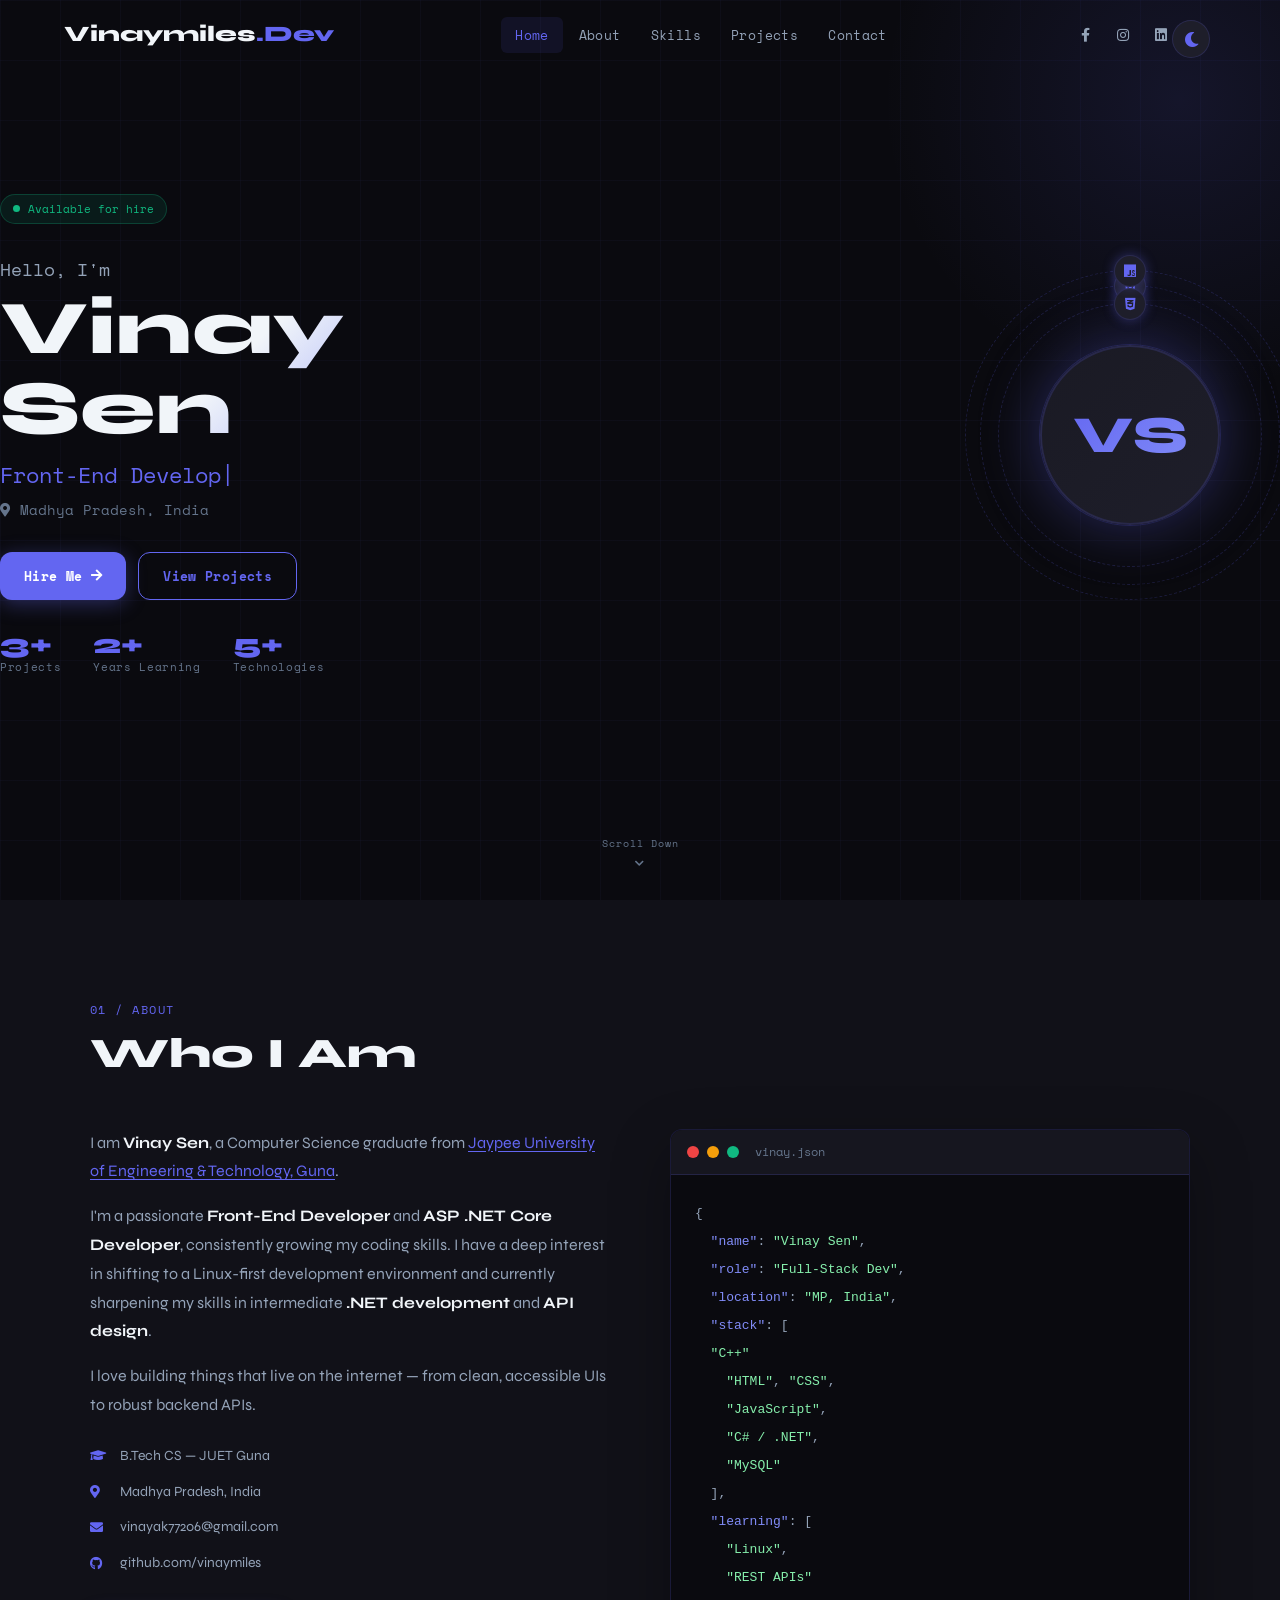
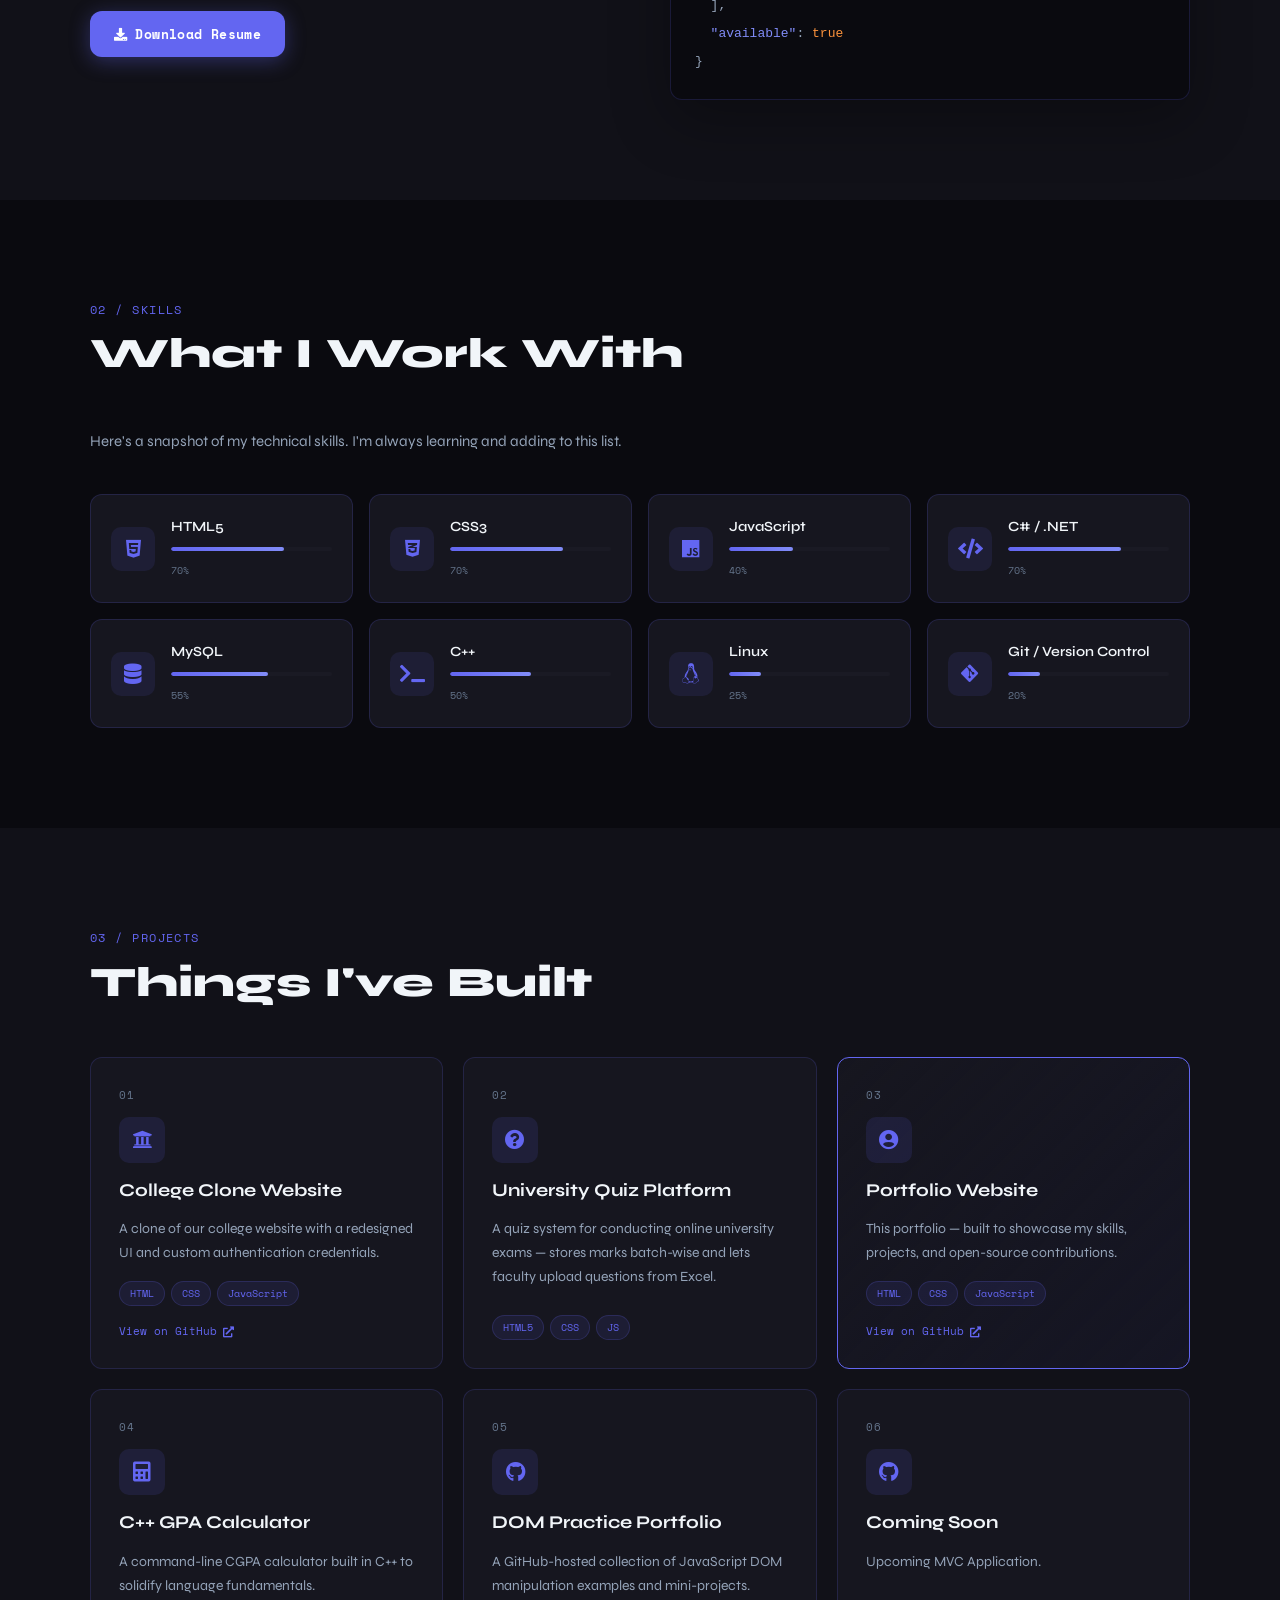
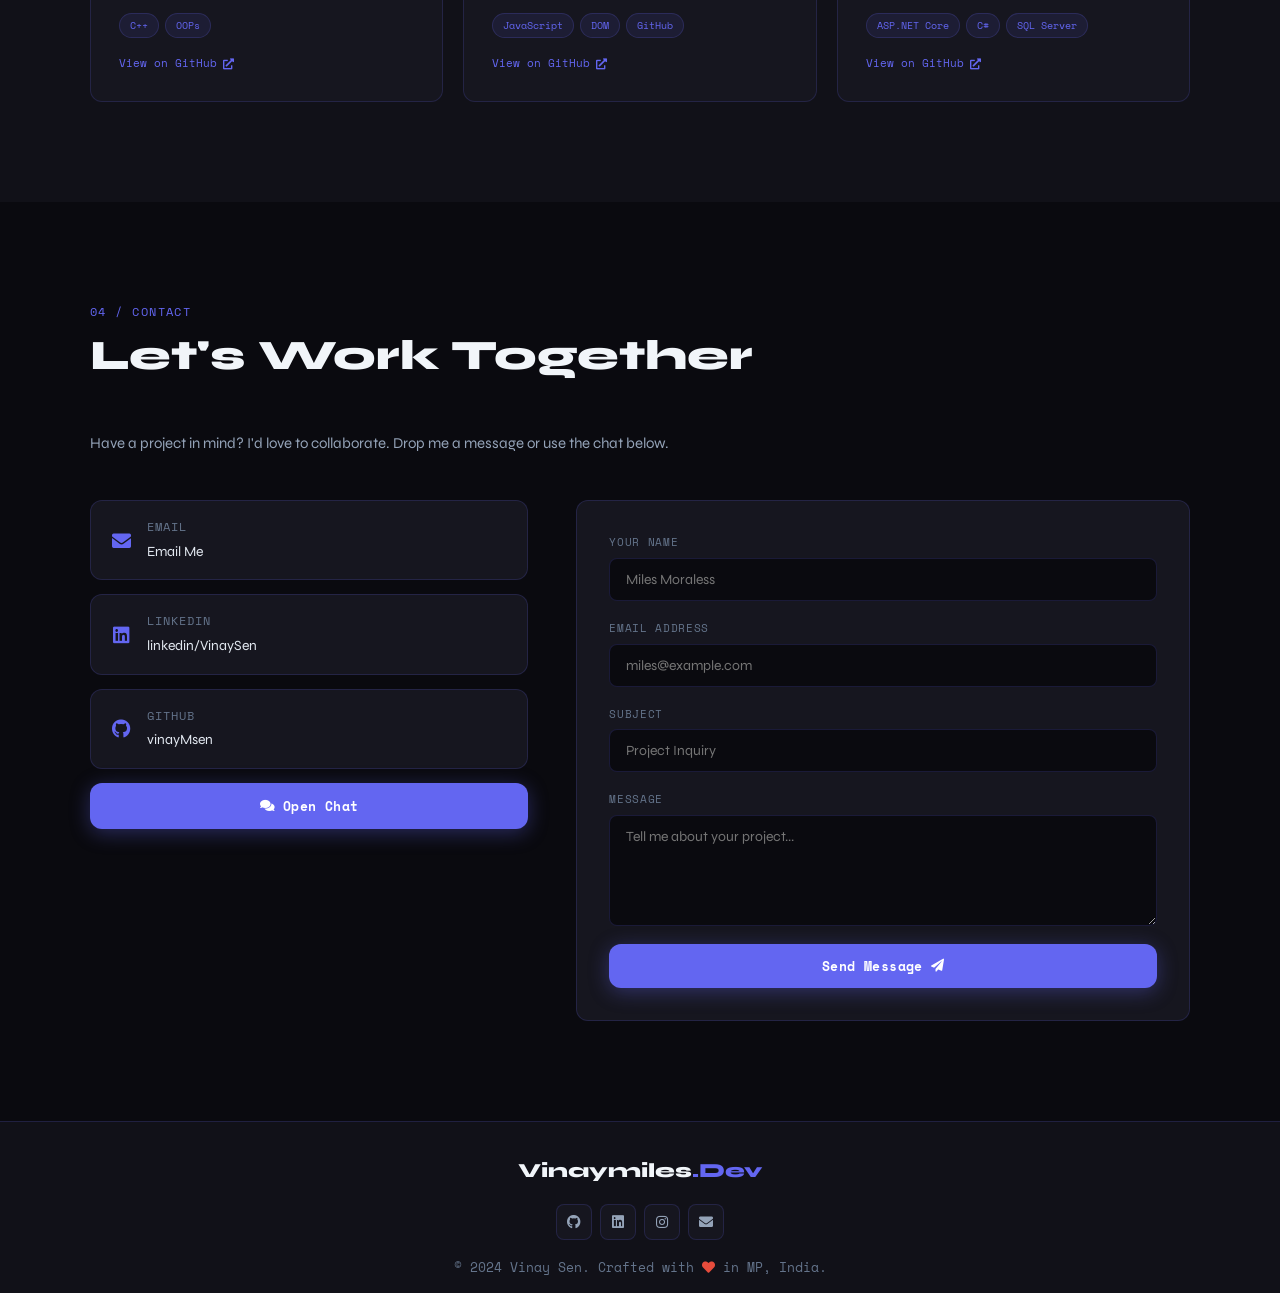
==== index.html @ 1047c4a0 "updated with resume and skills" ====
<!DOCTYPE html>
<html lang="en" dir="ltr">
<head>
  <meta charset="UTF-8" />
  <title>Vinay Sen — Developer</title>
  <link rel="stylesheet" href="style.css" />
  <link rel="stylesheet" href="https://cdnjs.cloudflare.com/ajax/libs/font-awesome/5.15.2/css/all.min.css" />
  <link href="https://fonts.googleapis.com/css2?family=Space+Mono:wght@400;700&family=Syne:wght@400;600;700;800&display=swap" rel="stylesheet">
  <meta name="viewport" content="width=device-width, initial-scale=1.0" />
</head>
<body>

  <!-- Scroll to top -->
  <div class="scroll-button">
    <a href="#home"><i class="fas fa-arrow-up"></i></a>
  </div>

  <!-- Dark mode toggle -->
  <button class="theme-toggle" id="themeToggle" aria-label="Toggle dark mode">
    <i class="fas fa-moon" id="themeIcon"></i>
  </button>

  <!-- Navigation -->
  <nav id="navbar">
    <div class="navbar">
      <div class="logo"><a href="#home">Vinaymiles<span>.Dev</span></a></div>
      <ul class="menu">
        <li><a href="#home">Home</a></li>
        <li><a href="#about">About</a></li>
        <li><a href="#skills">Skills</a></li>
        <li><a href="#projects">Projects</a></li>
        <li><a href="#contact">Contact</a></li>
        <div class="cancel-btn"><i class="fas fa-times"></i></div>
      </ul>
      <div class="media-icons">
        <a href="https://www.facebook.com/vinaymiles" target="_blank" title="Facebook"><i class="fab fa-facebook-f"></i></a>
      <!--  <a href="https://twitter.com" target="_blank" title="Twitter"><i class="fab fa-twitter"></i></a>  -->
        <a href="https://www.instagram.com/vinaymiles" target="_blank" title="Instagram"><i class="fab fa-instagram"></i></a>
        <a href="https://www.linkedin.com/in/vinaysen/" target="_blank" title="LinkedIn"><i class="fab fa-linkedin"></i></a>
        <a href="https://github.com/vinayMsen   " target="_blank" title="GitHub"><i class="fab fa-github"></i></a>
      </div>
    </div>
    <div class="menu-btn"><i class="fas fa-bars"></i></div>
  </nav>

  <!-- ===== HOME ===== -->
  <section class="home" id="home">
    <div class="home-bg-grid"></div>
    <div class="home-content">
      <div class="home-tag">Available for hire</div>
      <div class="text">
        <div class="text-one">Hello, I'm</div>
        <div class="text-two">Vinay Sen</div>
        <div class="text-three"><span class="typed-text"></span><span class="cursor">|</span></div>
        <div class="text-four"><i class="fas fa-map-marker-alt"></i> Madhya Pradesh, India</div>
      </div>
      <div class="home-actions">
        <a href="Chat/index.html" class="btn btn-primary">Hire Me <i class="fas fa-arrow-right"></i></a>
        <a href="#projects" class="btn btn-outline">View Projects</a>
      </div>
      <div class="home-stats">
        <div class="stat"><span class="stat-num">3+</span><span class="stat-label">Projects</span></div>
        <div class="stat"><span class="stat-num">2+</span><span class="stat-label">Years Learning</span></div>
        <div class="stat"><span class="stat-num">5+</span><span class="stat-label">Technologies</span></div>
      </div>
    </div>
    <div class="home-visual">
      <div class="avatar-ring">
        <div class="avatar-inner">
          <span class="avatar-initials">VS</span>
        </div>
        <div class="orbit orbit-1"><span class="orbit-dot"><i class="fab fa-html5"></i></span></div>
        <div class="orbit orbit-2"><span class="orbit-dot"><i class="fab fa-css3-alt"></i></span></div>
        <div class="orbit orbit-3"><span class="orbit-dot"><i class="fab fa-js"></i></span></div>
      </div>
    </div>
    <div class="scroll-hint"><span>Scroll Down</span><i class="fas fa-chevron-down"></i></div>
  </section>

  <!-- ===== ABOUT ===== -->
  <section class="about" id="about">
    <div class="content">
      <div class="section-header">
        <span class="section-label">01 / About</span>
        <h2 class="section-title">Who I Am</h2>
      </div>
      <div class="about-grid">
        <div class="about-text">
          <p>I am <strong>Vinay Sen</strong>, a Computer Science graduate from <a href="https://www.juet.ac.in/" target="_blank">Jaypee University of Engineering & Technology, Guna</a>.</p>
          <p>I'm a passionate <strong>Front-End Developer</strong> and <strong>ASP .NET Core Developer</strong>, consistently growing my coding skills. I have a deep interest in shifting to a Linux-first development environment and currently sharpening my skills in intermediate <strong>.NET development</strong> and <strong>API design</strong>.</p>
          <p>I love building things that live on the internet — from clean, accessible UIs to robust backend APIs.</p>
          <div class="about-details-list">
            <div class="detail-item"><i class="fas fa-graduation-cap"></i><span>B.Tech CS — JUET Guna</span></div>
            <div class="detail-item"><i class="fas fa-map-marker-alt"></i><span>Madhya Pradesh, India</span></div>
            <div class="detail-item"><i class="fas fa-envelope"></i><span>vinayak77206@gmail.com</span></div>
            <div class="detail-item"><i class="fab fa-github"></i><a href="https://github.com/vinaymiles" target="_blank">github.com/vinaymiles</a></div>
          </div>
          <a href="VinayS.pdf" download="VinayS.pdf" class="btn btn-primary download-btn">
            <i class="fas fa-download"></i> Download Resume
          </a>
        </div>
        <div class="about-code-card">
          <div class="code-window">
            <div class="code-titlebar">
              <span class="dot red"></span><span class="dot yellow"></span><span class="dot green"></span>
              <span class="code-filename">vinay.json</span>
            </div>
            <pre class="code-body"><code>{
  <span class="key">"name"</span>: <span class="str">"Vinay Sen"</span>,
  <span class="key">"role"</span>: <span class="str">"Full-Stack Dev"</span>,
  <span class="key">"location"</span>: <span class="str">"MP, India"</span>,
  <span class="key">"stack"</span>: [
  <span class="str">"C++"</span>
    <span class="str">"HTML"</span>, <span class="str">"CSS"</span>,
    <span class="str">"JavaScript"</span>,
    <span class="str">"C# / .NET"</span>,
    <span class="str">"MySQL"</span>
  ],
  <span class="key">"learning"</span>: [
    <span class="str">"Linux"</span>,
    <span class="str">"REST APIs"</span>
  ],
  <span class="key">"available"</span>: <span class="bool">true</span>
}</code></pre>
          </div>
        </div>
      </div>
    </div>
  </section>

  <!-- ===== SKILLS ===== -->
  <section class="skills" id="skills">
    <div class="content">
      <div class="section-header">
        <span class="section-label">02 / Skills</span>
        <h2 class="section-title">What I Work With</h2>
      </div>
      <p class="skills-intro">Here's a snapshot of my technical skills. I'm always learning and adding to this list.</p>
      <div class="skills-grid">
        <div class="skill-card" data-level="70">
          <div class="skill-icon"><i class="fab fa-html5"></i></div>
          <div class="skill-info">
            <span class="skill-name">HTML5</span>
            <div class="skill-bar"><div class="skill-fill" style="--target:70%"></div></div>
            <span class="skill-pct">70%</span>
          </div>
        </div>
        <div class="skill-card" data-level="70">
          <div class="skill-icon"><i class="fab fa-css3-alt"></i></div>
          <div class="skill-info">
            <span class="skill-name">CSS3</span>
            <div class="skill-bar"><div class="skill-fill" style="--target:70%"></div></div>
            <span class="skill-pct">70%</span>
          </div>
        </div>
        <div class="skill-card" data-level="40">
          <div class="skill-icon"><i class="fab fa-js"></i></div>
          <div class="skill-info">
            <span class="skill-name">JavaScript</span>
            <div class="skill-bar"><div class="skill-fill" style="--target:40%"></div></div>
            <span class="skill-pct">40%</span>
          </div>
        </div>
        <div class="skill-card" data-level="70">
          <div class="skill-icon"><i class="fas fa-code"></i></div>
          <div class="skill-info">
            <span class="skill-name">C# / .NET</span>
            <div class="skill-bar"><div class="skill-fill" style="--target:70%"></div></div>
            <span class="skill-pct">70%</span>
          </div>
        </div>
        <div class="skill-card" data-level="60">
          <div class="skill-icon"><i class="fas fa-database"></i></div>
          <div class="skill-info">
            <span class="skill-name">MySQL</span>
            <div class="skill-bar"><div class="skill-fill" style="--target:60%"></div></div>
            <span class="skill-pct">55%</span>
          </div>
        </div>
        <div class="skill-card" data-level="50">
          <div class="skill-icon"><i class="fas fa-terminal"></i></div>
          <div class="skill-info">
            <span class="skill-name">C++</span>
            <div class="skill-bar"><div class="skill-fill" style="--target:50%"></div></div>
            <span class="skill-pct">50%</span>
          </div>
        </div>
        <div class="skill-card" data-level="20">
          <div class="skill-icon"><i class="fab fa-linux"></i></div>
          <div class="skill-info">
            <span class="skill-name">Linux</span>
            <div class="skill-bar"><div class="skill-fill" style="--target:20%"></div></div>
            <span class="skill-pct">25%</span>
          </div>
        </div>
        <div class="skill-card" data-level="20">
          <div class="skill-icon"><i class="fab fa-git-alt"></i></div>
          <div class="skill-info">
            <span class="skill-name">Git / Version Control</span>
            <div class="skill-bar"><div class="skill-fill" style="--target:20%"></div></div>
            <span class="skill-pct">20%</span>
          </div>
        </div>
      </div>
    </div>
  </section>

  <!-- ===== PROJECTS ===== -->
  <section class="projects" id="projects">
    <div class="content">
      <div class="section-header">
        <span class="section-label">03 / Projects</span>
        <h2 class="section-title">Things I've Built</h2>
      </div>
      <div class="projects-grid">

        <div class="project-card">
            <div class="project-num">01</div>
            <div class="project-icon"><i class="fas fa-university"></i></div>
            <h3>College Clone Website</h3>
            <p>A clone of our college website with a redesigned UI and custom authentication credentials.</p>
            <div class="project-tags"><span>HTML</span><span>CSS</span><span>JavaScript</span></div>
            <a href="https://github.com/vinayMsen" target="_blank" class="project-link">View on GitHub <i class="fas fa-external-link-alt"></i></a>
        </div>

        <div class="project-card">
            <div class="project-num">02</div>
            <div class="project-icon"><i class="fas fa-question-circle"></i></div>
            <h3>University Quiz Platform</h3>
            <p>A quiz system for conducting online university exams — stores marks batch-wise and lets faculty upload questions from Excel.</p>
            <div class="project-tags"><span>HTML5</span><span>CSS</span><span>JS</span></div>
        </div>

        <div class="project-card featured">
            <div class="project-num">03</div>
            <div class="project-icon"><i class="fas fa-user-circle"></i></div>
            <h3>Portfolio Website</h3>
            <p>This portfolio — built to showcase my skills, projects, and open-source contributions.</p>
            <div class="project-tags"><span>HTML</span><span>CSS</span><span>JavaScript</span></div>
            <a href="https://github.com/vinayMsen" target="_blank" class="project-link">View on GitHub <i class="fas fa-external-link-alt"></i></a>
        </div>

        <div class="project-card">
            <div class="project-num">04</div>
            <div class="project-icon"><i class="fas fa-calculator"></i></div>
            <h3>C++ GPA Calculator</h3>
            <p>A command-line CGPA calculator built in C++ to solidify language fundamentals.</p>
            <div class="project-tags"><span>C++</span><span>OOPs</span></div>
            <a href="https://github.com/vinayMsen" target="_blank" class="project-link">View on GitHub <i class="fas fa-external-link-alt"></i></a>
        </div>

        <div class="project-card">
            <div class="project-num">05</div>
            <div class="project-icon"><i class="fab fa-github"></i></div>
            <h3>DOM Practice Portfolio</h3>
            <p>A GitHub-hosted collection of JavaScript DOM manipulation examples and mini-projects.</p>
            <div class="project-tags"><span>JavaScript</span><span>DOM</span><span>GitHub</span></div>
            <a href="https://github.com/vinayMsen" target="_blank" class="project-link">View on GitHub <i class="fas fa-external-link-alt"></i></a>
        </div>

        <div class="project-card">
            <div class="project-num">06</div>
            <div class="project-icon"><i class="fab fa-github"></i></div>
            <h3>Coming Soon</h3>
            <p>Upcoming MVC Application.</p>
            <div class="project-tags"><span>ASP.NET Core</span><span>C#</span><span>SQL Server</span></div>
            <a href="https://github.com/vinayMsen" target="_blank" class="project-link">View on GitHub <i class="fas fa-external-link-alt"></i></a>
        </div>

     </div>  
    </div>
  </section>

  <!-- ===== CONTACT ===== -->
  <section class="contact" id="contact">
    <div class="content">
      <div class="section-header">
        <span class="section-label">04 / Contact</span>
        <h2 class="section-title">Let's Work Together</h2>
      </div>
      <p class="contact-intro">Have a project in mind? I'd love to collaborate. Drop me a message or use the chat below.</p>
      <div class="contact-grid">
        <div class="contact-info">
          <div class="contact-card">
            <i class="fas fa-envelope"></i>
            <div>
              <span>Email</span>
              <a href="mailto:vinayak77206@gmail.com">Email Me</a>
            </div>
          </div>
          <div class="contact-card">
            <i class="fab fa-linkedin"></i>
            <div>
              <span>LinkedIn</span>
              <a href="https://www.linkedin.com/in/vinaysen/" target="_blank">linkedin/VinaySen</a>
            </div>
          </div>
          <div class="contact-card">
            <i class="fab fa-github"></i>
            <div>
              <span>GitHub</span>
              <a href="https://github.com/vinayMsen" target="_blank">vinayMsen</a>
            </div>
          </div>
          <a href="Chat/index.html" class="btn btn-primary full-btn">
            <i class="fas fa-comments"></i> Open Chat
          </a>
        </div>
        <!-- Inline quick contact form -->
        <form class="contact-form" id="contactForm">
          <div class="form-group">
            <label for="name">Your Name</label>
            <input type="text" id="name" placeholder="Miles Moraless" required />
          </div>
          <div class="form-group">
            <label for="email">Email Address</label>
            <input type="email" id="email" placeholder="miles@example.com" required />
          </div>
          <div class="form-group">
            <label for="subject">Subject</label>
            <input type="text" id="subject" placeholder="Project Inquiry" />
          </div>
          <div class="form-group">
            <label for="message">Message</label>
            <textarea id="message" rows="5" placeholder="Tell me about your project..." required></textarea>
          </div>
          <button type="submit" class="btn btn-primary full-btn">
            Send Message <i class="fas fa-paper-plane"></i>
          </button>
          <div class="form-success" id="formSuccess">
            <i class="fas fa-check-circle"></i> Message sent! I'll get back to you soon.
          </div>
        </form>
      </div>
    </div>
  </section>

  <!-- Footer -->
  <footer>
    <div class="footer-inner">
      <div class="footer-logo">Vinaymiles<span>.Dev</span></div>
      <div class="footer-links">
        <a href="https://github.com/vinayMsen" target="_blank"><i class="fab fa-github"></i></a>
        <a href="https://linkedin.com/in/vinaysen" target="_blank"><i class="fab fa-linkedin"></i></a>
        <a href="https://instagram.com/vinaymiles" target="_blank"><i class="fab fa-instagram"></i></a>
        <a href="mailto:vinayak77206@gmail.com"><i class="fas fa-envelope"></i></a>
      </div>
      <p>© 2024 Vinay Sen. Crafted with <i class="fas fa-heart" style="color:#e74c3c"></i> in MP, India.</p>
    </div>
  </footer>

  <script src="script.js"></script>
</body>
</html>
---- style.css ----
/* ===== CSS VARIABLES ===== */
:root {
  --bg: #0a0a0f;
  --bg2: #111118;
  --bg3: #1a1a24;
  --surface: #16161f;
  --surface2: #1e1e2a;
  --border: rgba(99,102,241,0.18);
  --accent: #6366f1;
  --accent2: #818cf8;
  --accent-glow: rgba(99,102,241,0.35);
  --text: #e2e8f0;
  --text-muted: #94a3b8;
  --text-dim: #64748b;
  --heading: #f1f5f9;
  --green: #10b981;
  --yellow: #f59e0b;
  --red: #ef4444;
  --nav-h: 70px;
  --radius: 12px;
  --transition: all 0.35s cubic-bezier(0.4,0,0.2,1);
}

/* Light mode overrides */
body.light {
  --bg: #f8fafc;
  --bg2: #f1f5f9;
  --bg3: #e2e8f0;
  --surface: #ffffff;
  --surface2: #f8fafc;
  --border: rgba(99,102,241,0.18);
  --accent: #4f46e5;
  --accent2: #6366f1;
  --accent-glow: rgba(79,70,229,0.2);
  --text: #1e293b;
  --text-muted: #475569;
  --text-dim: #94a3b8;
  --heading: #0f172a;
}

/* ===== RESET ===== */
*, *::before, *::after {
  margin: 0; padding: 0;
  box-sizing: border-box;
  text-decoration: none;
  scroll-behavior: smooth;
}

::-webkit-scrollbar { width: 6px; }
::-webkit-scrollbar-track { background: var(--bg); }
::-webkit-scrollbar-thumb { background: var(--accent); border-radius: 99px; }

body {
  background: var(--bg);
  color: var(--text);
  font-family: 'Syne', sans-serif;
  line-height: 1.7;
  transition: background 0.4s, color 0.4s;
  overflow-x: hidden;
}

/* ===== THEME TOGGLE ===== */
.theme-toggle {
  position: fixed;
  top: 20px;
  right: 70px;
  z-index: 1000;
  background: var(--surface2);
  border: 1px solid var(--border);
  color: var(--accent);
  width: 38px; height: 38px;
  border-radius: 50%;
  cursor: pointer;
  font-size: 15px;
  display: flex; align-items: center; justify-content: center;
  transition: var(--transition);
}
.theme-toggle:hover { background: var(--accent); color: #fff; }

/* ===== SCROLL BUTTON ===== */
.scroll-button a {
  position: fixed;
  bottom: 24px; right: 24px;
  background: var(--accent);
  color: #fff;
  width: 44px; height: 44px;
  border-radius: 50%;
  display: none;
  align-items: center; justify-content: center;
  font-size: 16px;
  box-shadow: 0 4px 20px var(--accent-glow);
  transition: var(--transition);
  z-index: 999;
}
.scroll-button a:hover { transform: translateY(-3px); }

/* ===== NAV ===== */
nav {
  position: fixed;
  top: 0; left: 0;
  width: 100%;
  z-index: 998;
  padding: 0;
  transition: var(--transition);
}
nav.sticky {
  background: rgba(10,10,15,0.92);
  backdrop-filter: blur(16px);
  border-bottom: 1px solid var(--border);
  box-shadow: 0 4px 30px rgba(0,0,0,0.3);
}
body.light nav.sticky {
  background: rgba(248,250,252,0.92);
}
.navbar {
  width: 90%;
  max-width: 1200px;
  margin: auto;
  height: var(--nav-h);
  display: flex;
  align-items: center;
  justify-content: space-between;
}
.logo a {
  font-family: 'Syne', sans-serif;
  font-weight: 800;
  font-size: 22px;
  color: var(--heading);
  transition: var(--transition);
}
.logo a span { color: var(--accent); }
.logo a:hover { color: var(--accent); }

.menu {
  display: flex;
  list-style: none;
  align-items: center;
  gap: 2px;
  position: relative;
}
.menu li a {
  font-family: 'Space Mono', monospace;
  font-size: 13px;
  font-weight: 400;
  color: var(--text-muted);
  padding: 8px 14px;
  border-radius: 6px;
  transition: var(--transition);
  letter-spacing: 0.03em;
}
.menu li a:hover,
.menu li a.active {
  color: var(--accent);
  background: rgba(99,102,241,0.1);
}
.cancel-btn {
  display: none;
  position: absolute;
  top: 20px; right: 20px;
  color: var(--text-muted);
  font-size: 20px;
  cursor: pointer;
}
.media-icons {
  display: flex;
  gap: 4px;
}
.media-icons a {
  color: var(--text-muted);
  width: 34px; height: 34px;
  display: flex; align-items: center; justify-content: center;
  border-radius: 8px;
  font-size: 14px;
  transition: var(--transition);
}
.media-icons a:hover { color: var(--accent); background: rgba(99,102,241,0.1); }
.menu-btn {
  display: none;
  color: var(--text);
  font-size: 20px;
  cursor: pointer;
  padding: 6px;
}

/* ===== BUTTONS ===== */
.btn {
  display: inline-flex;
  align-items: center;
  gap: 8px;
  padding: 12px 24px;
  border-radius: var(--radius);
  font-family: 'Space Mono', monospace;
  font-size: 13px;
  font-weight: 700;
  cursor: pointer;
  transition: var(--transition);
  border: none;
  outline: none;
  letter-spacing: 0.03em;
}
.btn-primary {
  background: var(--accent);
  color: #fff;
  box-shadow: 0 4px 20px var(--accent-glow);
}
.btn-primary:hover {
  background: var(--accent2);
  transform: translateY(-2px);
  box-shadow: 0 8px 30px var(--accent-glow);
}
.btn-outline {
  background: transparent;
  color: var(--accent);
  border: 1.5px solid var(--accent);
}
.btn-outline:hover {
  background: var(--accent);
  color: #fff;
  transform: translateY(-2px);
}
.full-btn { width: 100%; justify-content: center; }

/* ===== SECTION SHARED ===== */
section { padding: 100px 0; }
.content { width: 88%; max-width: 1100px; margin: auto; }
.section-header { margin-bottom: 50px; }
.section-label {
  font-family: 'Space Mono', monospace;
  font-size: 12px;
  color: var(--accent);
  letter-spacing: 0.12em;
  text-transform: uppercase;
  display: block;
  margin-bottom: 10px;
}
.section-title {
  font-size: clamp(28px, 4vw, 42px);
  font-weight: 800;
  color: var(--heading);
  line-height: 1.15;
}

/* ===== HOME ===== */
.home {
  min-height: 100vh;
  background: var(--bg);
  display: flex;
  align-items: center;
  position: relative;
  overflow: hidden;
  padding-top: var(--nav-h);
}
.home-bg-grid {
  position: absolute;
  inset: 0;
  background-image:
    linear-gradient(rgba(99,102,241,0.04) 1px, transparent 1px),
    linear-gradient(90deg, rgba(99,102,241,0.04) 1px, transparent 1px);
  background-size: 60px 60px;
  pointer-events: none;
}
.home::before {
  content: '';
  position: absolute;
  top: -200px; right: -200px;
  width: 600px; height: 600px;
  background: radial-gradient(circle, rgba(99,102,241,0.12) 0%, transparent 70%);
  pointer-events: none;
}
.home .content { display: none; } /* avoid conflict */
.home-content {
  width: 88%;
  max-width: 1100px;
  margin: auto;
  padding: 60px 0;
  flex: 1;
  display: grid;
  grid-template-columns: 1fr 1fr;
  grid-template-rows: auto auto auto;
  gap: 30px 60px;
  align-items: center;
}
.home-tag {
  grid-column: 1;
  display: inline-flex;
  align-items: center;
  gap: 8px;
  font-family: 'Space Mono', monospace;
  font-size: 11px;
  color: var(--green);
  background: rgba(16,185,129,0.1);
  border: 1px solid rgba(16,185,129,0.25);
  padding: 5px 12px;
  border-radius: 99px;
  width: fit-content;
  animation: fadeInDown 0.6s ease both;
}
.home-tag::before {
  content: '';
  width: 7px; height: 7px;
  background: var(--green);
  border-radius: 50%;
  animation: pulse 2s infinite;
}
.text { grid-column: 1; animation: fadeInUp 0.7s 0.1s ease both; }
.text-one {
  font-size: 18px;
  color: var(--text-muted);
  font-family: 'Space Mono', monospace;
}
.text-two {
  font-size: clamp(44px, 7vw, 76px);
  font-weight: 800;
  color: var(--heading);
  line-height: 1.05;
  margin: 4px 0;
  background: linear-gradient(135deg, var(--heading) 50%, var(--accent2));
  -webkit-background-clip: text;
  -webkit-text-fill-color: transparent;
  background-clip: text;
}
.text-three {
  font-family: 'Space Mono', monospace;
  font-size: clamp(16px, 2.5vw, 22px);
  color: var(--accent);
  margin: 8px 0 4px;
  min-height: 30px;
}
.cursor {
  animation: blink 1s step-end infinite;
  color: var(--accent);
}
.text-four {
  font-size: 14px;
  color: var(--text-dim);
  font-family: 'Space Mono', monospace;
}
.home-actions {
  grid-column: 1;
  display: flex;
  gap: 12px;
  animation: fadeInUp 0.7s 0.2s ease both;
}
.home-stats {
  grid-column: 1;
  display: flex;
  gap: 32px;
  animation: fadeInUp 0.7s 0.3s ease both;
}
.stat { display: flex; flex-direction: column; }
.stat-num {
  font-size: 28px;
  font-weight: 800;
  color: var(--accent);
  line-height: 1;
}
.stat-label {
  font-size: 11px;
  color: var(--text-dim);
  font-family: 'Space Mono', monospace;
  letter-spacing: 0.06em;
}
.home-visual {
  grid-column: 2;
  grid-row: 1 / 5;
  display: flex;
  align-items: center;
  justify-content: center;
  animation: fadeIn 1s 0.4s ease both;
}
/* Avatar ring */
.avatar-ring {
  position: relative;
  width: 300px; height: 300px;
}
.avatar-inner {
  width: 180px; height: 180px;
  background: linear-gradient(135deg, var(--bg3), var(--surface2));
  border: 2px solid var(--border);
  border-radius: 50%;
  display: flex; align-items: center; justify-content: center;
  position: absolute;
  top: 50%; left: 50%;
  transform: translate(-50%, -50%);
  box-shadow: 0 0 60px var(--accent-glow), 0 0 0 1px var(--border);
}
.avatar-initials {
  font-size: 52px;
  font-weight: 800;
  background: linear-gradient(135deg, var(--accent), var(--accent2));
  -webkit-background-clip: text;
  -webkit-text-fill-color: transparent;
  background-clip: text;
}
.orbit {
  position: absolute;
  width: 100%; height: 100%;
  border: 1px dashed rgba(99,102,241,0.2);
  border-radius: 50%;
  top: 0; left: 0;
  animation: spin 8s linear infinite;
}
.orbit-2 { animation-duration: 12s; animation-direction: reverse; width: 88%; height: 88%; top: 6%; left: 6%; }
.orbit-3 { animation-duration: 16s; width: 110%; height: 110%; top: -5%; left: -5%; }
.orbit-dot {
  position: absolute;
  top: -16px; left: calc(50% - 16px);
  width: 32px; height: 32px;
  background: var(--surface2);
  border: 1px solid var(--border);
  border-radius: 50%;
  display: flex; align-items: center; justify-content: center;
  color: var(--accent);
  font-size: 14px;
  box-shadow: 0 0 12px var(--accent-glow);
}
.scroll-hint {
  position: absolute;
  bottom: 32px; left: 50%; transform: translateX(-50%);
  display: flex; flex-direction: column; align-items: center; gap: 6px;
  font-family: 'Space Mono', monospace;
  font-size: 10px;
  color: var(--text-dim);
  letter-spacing: 0.1em;
  animation: bounce 2s infinite;
}

/* ===== ABOUT ===== */
.about { background: var(--bg2); }
.about-grid {
  display: grid;
  grid-template-columns: 1fr 1fr;
  gap: 60px;
  align-items: start;
}
.about-text p {
  color: var(--text-muted);
  margin-bottom: 16px;
  line-height: 1.8;
}
.about-text p strong { color: var(--heading); }
.about-text p a { color: var(--accent); text-decoration: underline; text-underline-offset: 3px; }
.about-details-list {
  margin: 24px 0 28px;
  display: flex;
  flex-direction: column;
  gap: 12px;
}
.detail-item {
  display: flex;
  align-items: center;
  gap: 12px;
  font-size: 14px;
  color: var(--text-muted);
}
.detail-item i {
  color: var(--accent);
  width: 18px;
  font-size: 13px;
}
.detail-item a { color: var(--text-muted); }
.detail-item a:hover { color: var(--accent); }
.download-btn { margin-top: 8px; }

/* Code card */
.code-window {
  background: var(--bg);
  border: 1px solid var(--border);
  border-radius: var(--radius);
  overflow: hidden;
  box-shadow: 0 20px 60px rgba(0,0,0,0.3);
}
.code-titlebar {
  background: var(--surface);
  padding: 12px 16px;
  display: flex;
  align-items: center;
  gap: 8px;
  border-bottom: 1px solid var(--border);
}
.dot {
  width: 12px; height: 12px;
  border-radius: 50%;
  display: inline-block;
}
.dot.red { background: #ef4444; }
.dot.yellow { background: #f59e0b; }
.dot.green { background: #10b981; }
.code-filename {
  font-family: 'Space Mono', monospace;
  font-size: 12px;
  color: var(--text-dim);
  margin-left: 8px;
}
.code-body {
  padding: 24px;
  font-family: 'Space Mono', monospace;
  font-size: 13px;
  line-height: 2;
  color: var(--text-muted);
  overflow: auto;
}
.code-body .key { color: var(--accent2); }
.code-body .str { color: #86efac; }
.code-body .bool { color: #fb923c; }

/* ===== SKILLS ===== */
.skills { background: var(--bg); }
.skills-intro {
  color: var(--text-muted);
  margin-bottom: 40px;
  font-size: 15px;
}
.skills-grid {
  display: grid;
  grid-template-columns: repeat(auto-fill, minmax(240px, 1fr));
  gap: 16px;
}
.skill-card {
  background: var(--surface);
  border: 1px solid var(--border);
  border-radius: var(--radius);
  padding: 20px;
  display: flex;
  align-items: center;
  gap: 16px;
  transition: var(--transition);
}
.skill-card:hover {
  border-color: var(--accent);
  box-shadow: 0 4px 24px var(--accent-glow);
  transform: translateY(-2px);
}
.skill-icon {
  width: 44px; height: 44px;
  background: rgba(99,102,241,0.1);
  border-radius: 10px;
  display: flex; align-items: center; justify-content: center;
  color: var(--accent);
  font-size: 20px;
  flex-shrink: 0;
}
.skill-info { flex: 1; }
.skill-name {
  font-size: 14px;
  font-weight: 600;
  color: var(--heading);
  display: block;
  margin-bottom: 8px;
}
.skill-bar {
  background: var(--bg3);
  height: 4px;
  border-radius: 99px;
  overflow: hidden;
  margin-bottom: 4px;
}
.skill-fill {
  height: 100%;
  background: linear-gradient(90deg, var(--accent), var(--accent2));
  border-radius: 99px;
  width: 0;
  transition: width 1.2s cubic-bezier(0.4,0,0.2,1);
}
.skill-fill.animated { width: var(--target); }
.skill-pct {
  font-family: 'Space Mono', monospace;
  font-size: 10px;
  color: var(--text-dim);
}

/* ===== PROJECTS ===== */
.projects { background: var(--bg2); }
.projects-grid {
  display: grid;
  grid-template-columns: repeat(auto-fill, minmax(300px, 1fr));
  gap: 20px;
}
.project-card {
  background: var(--surface);
  border: 1px solid var(--border);
  border-radius: var(--radius);
  padding: 28px;
  position: relative;
  transition: var(--transition);
  display: flex;
  flex-direction: column;
  gap: 12px;
}
.project-card:hover {
  border-color: var(--accent);
  transform: translateY(-4px);
  box-shadow: 0 12px 40px rgba(0,0,0,0.3), 0 0 0 1px var(--accent-glow);
}
.project-card.featured {
  border-color: var(--accent);
  background: linear-gradient(135deg, var(--surface), rgba(99,102,241,0.05));
}
.project-num {
  font-family: 'Space Mono', monospace;
  font-size: 11px;
  color: var(--text-dim);
  letter-spacing: 0.1em;
}
.project-icon {
  width: 46px; height: 46px;
  background: rgba(99,102,241,0.12);
  border-radius: 10px;
  display: flex; align-items: center; justify-content: center;
  color: var(--accent);
  font-size: 20px;
}
.project-card h3 {
  font-size: 18px;
  font-weight: 700;
  color: var(--heading);
}
.project-card p {
  font-size: 14px;
  color: var(--text-muted);
  line-height: 1.7;
  flex: 1;
}
.project-tags {
  display: flex;
  flex-wrap: wrap;
  gap: 6px;
  margin-top: 4px;
}
.project-tags span {
  font-family: 'Space Mono', monospace;
  font-size: 10px;
  color: var(--accent);
  background: rgba(99,102,241,0.1);
  border: 1px solid rgba(99,102,241,0.2);
  padding: 3px 10px;
  border-radius: 99px;
}
.project-link {
  font-family: 'Space Mono', monospace;
  font-size: 11px;
  color: var(--accent);
  display: flex;
  align-items: center;
  gap: 6px;
  width: fit-content;
  margin-top: 4px;
  transition: var(--transition);
}
.project-link:hover { gap: 10px; }

/* ===== CONTACT ===== */
.contact { background: var(--bg); }
.contact-intro {
  color: var(--text-muted);
  margin-bottom: 44px;
  font-size: 15px;
}
.contact-grid {
  display: grid;
  grid-template-columns: 1fr 1.4fr;
  gap: 48px;
  align-items: start;
}
.contact-info {
  display: flex;
  flex-direction: column;
  gap: 14px;
}
.contact-card {
  display: flex;
  align-items: center;
  gap: 16px;
  background: var(--surface);
  border: 1px solid var(--border);
  border-radius: var(--radius);
  padding: 16px 20px;
  transition: var(--transition);
}
.contact-card:hover { border-color: var(--accent); }
.contact-card > i {
  color: var(--accent);
  font-size: 19px;
  width: 20px;
  text-align: center;
}
.contact-card div { display: flex; flex-direction: column; }
.contact-card div span {
  font-family: 'Space Mono', monospace;
  font-size: 12px;
  color: var(--text-dim);
  letter-spacing: 0.08em;
  text-transform: uppercase;
  margin-bottom: 2px;
}
.contact-card div a {
  font-size: 14px;
  color: var(--text);
  transition: var(--transition);
}
.contact-card div a:hover { color: var(--accent); }

/* Contact form */
.contact-form {
  background: var(--surface);
  border: 1px solid var(--border);
  border-radius: var(--radius);
  padding: 32px;
  display: flex;
  flex-direction: column;
  gap: 18px;
}
.form-group {
  display: flex;
  flex-direction: column;
  gap: 6px;
}
.form-group label {
  font-family: 'Space Mono', monospace;
  font-size: 11px;
  color: var(--text-dim);
  letter-spacing: 0.06em;
  text-transform: uppercase;
}
.form-group input,
.form-group textarea {
  background: var(--bg);
  border: 1px solid var(--border);
  border-radius: 8px;
  padding: 12px 16px;
  color: var(--text);
  font-family: 'Syne', sans-serif;
  font-size: 14px;
  transition: var(--transition);
  outline: none;
  resize: vertical;
}
.form-group input:focus,
.form-group textarea:focus {
  border-color: var(--accent);
  box-shadow: 0 0 0 3px var(--accent-glow);
}
.form-success {
  display: none;
  background: rgba(16,185,129,0.1);
  border: 1px solid rgba(16,185,129,0.25);
  color: var(--green);
  padding: 12px 16px;
  border-radius: 8px;
  font-size: 14px;
  align-items: center;
  gap: 8px;
}
.form-success.show { display: flex; }

/* ===== FOOTER ===== */
footer {
  background: var(--bg2);
  border-top: 1px solid var(--border);
  padding: 32px 0;
}
.footer-inner {
  width: 88%; max-width: 1100px; margin: auto;
  display: flex;
  flex-direction: column;
  align-items: center;
  gap: 16px;
  text-align: center;
}
.footer-logo {
  font-size: 20px;
  font-weight: 800;
  color: var(--heading);
}
.footer-logo span { color: var(--accent); }
.footer-links {
  display: flex;
  gap: 8px;
}
.footer-links a {
  width: 36px; height: 36px;
  border-radius: 8px;
  background: var(--surface);
  border: 1px solid var(--border);
  color: var(--text-muted);
  display: flex; align-items: center; justify-content: center;
  font-size: 14px;
  transition: var(--transition);
}
.footer-links a:hover { color: var(--accent); border-color: var(--accent); }
footer p {
  font-size: 13px;
  color: var(--text-dim);
  font-family: 'Space Mono', monospace;
}

/* ===== ANIMATIONS ===== from online resources*/
@keyframes fadeInDown { from { opacity:0; transform:translateY(-20px); } to { opacity:1; transform:none; } }
@keyframes fadeInUp   { from { opacity:0; transform:translateY(20px); }  to { opacity:1; transform:none; } }
@keyframes fadeIn     { from { opacity:0; } to { opacity:1; } }
@keyframes blink      { 0%,100% { opacity:1; } 50% { opacity:0; } }
@keyframes spin       { to { transform: rotate(360deg); } }
@keyframes pulse      { 0%,100% { box-shadow:0 0 0 0 rgba(16,185,129,0.4); } 50% { box-shadow:0 0 0 6px transparent; } }
@keyframes bounce     { 0%,100% { transform: translateX(-50%) translateY(0); } 50% { transform: translateX(-50%) translateY(6px); } }

/* scroll reveal */
.reveal { opacity: 0; transform: translateY(30px); transition: opacity 0.7s ease, transform 0.7s ease; }
.reveal.visible { opacity: 1; transform: none; }

/* ===== RESPONSIVE ===== */
@media (max-width: 900px) {
  .home-content {
    grid-template-columns: 1fr;
  }
  .home-visual { display: none; }
  .home-tag, .text, .home-actions, .home-stats { grid-column: 1; }
  .about-grid { grid-template-columns: 1fr; }
  .contact-grid { grid-template-columns: 1fr; }
}
@media (max-width: 750px) {
  .navbar .menu {
    position: fixed;
    left: -100%; top: 0;
    background: var(--bg2);
    height: 100vh;
    width: 280px;
    padding: 80px 30px 40px;
    flex-direction: column;
    align-items: flex-start;
    gap: 4px;
    transition: left 0.4s cubic-bezier(0.4,0,0.2,1);
    border-right: 1px solid var(--border);
    z-index: 999;
  }
  .navbar.active .menu { left: 0; }
  .menu li a { font-size: 16px; padding: 10px 0; color: var(--text); }
  .media-icons { display: none; }
  .cancel-btn { display: block; }
  .menu-btn { display: block; }
  .theme-toggle { right: 60px; top: 16px; }
  .home-content { padding: 100px 0 60px; }
  section { padding: 70px 0; }
}
@media (max-width: 480px) {
  .text-two { font-size: 40px; }
  .home-actions { flex-direction: column; }
  .home-stats { gap: 20px; }
  .projects-grid { grid-template-columns: 1fr; }
  .skills-grid { grid-template-columns: 1fr; }
}
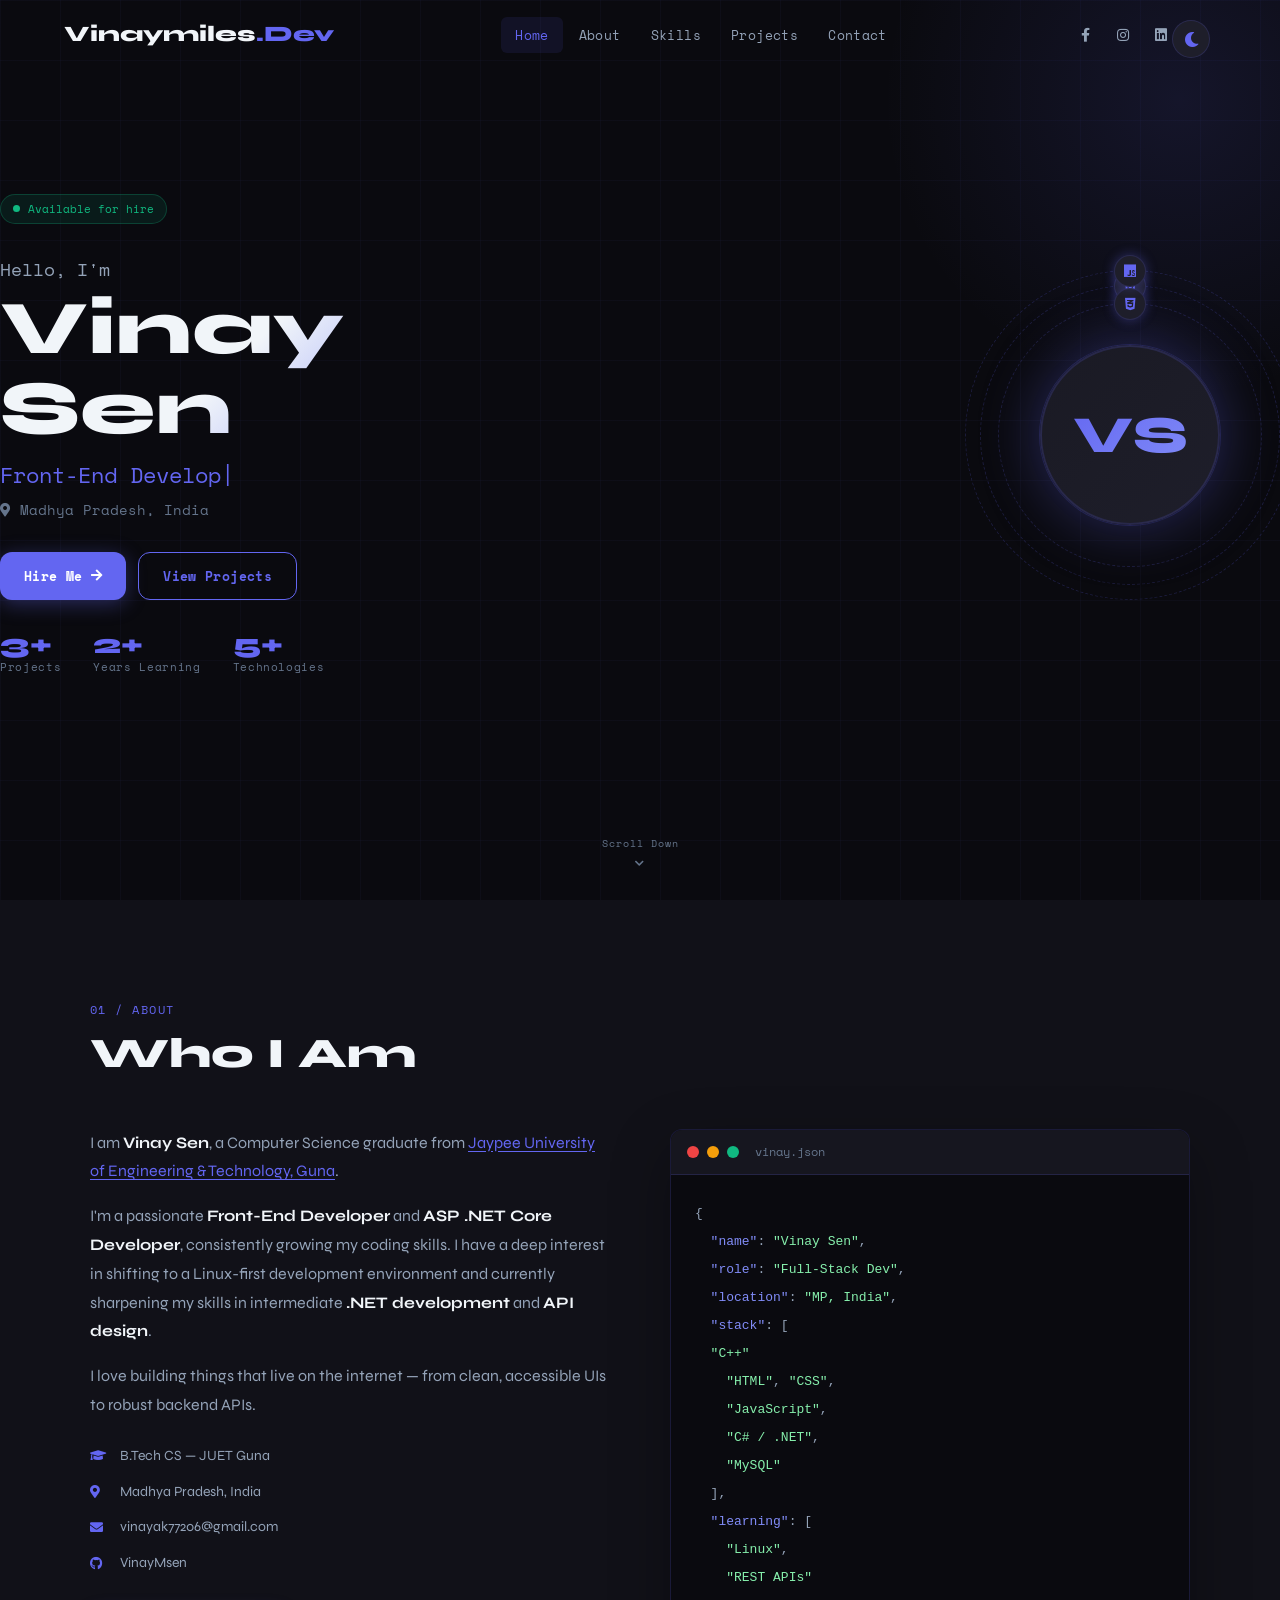
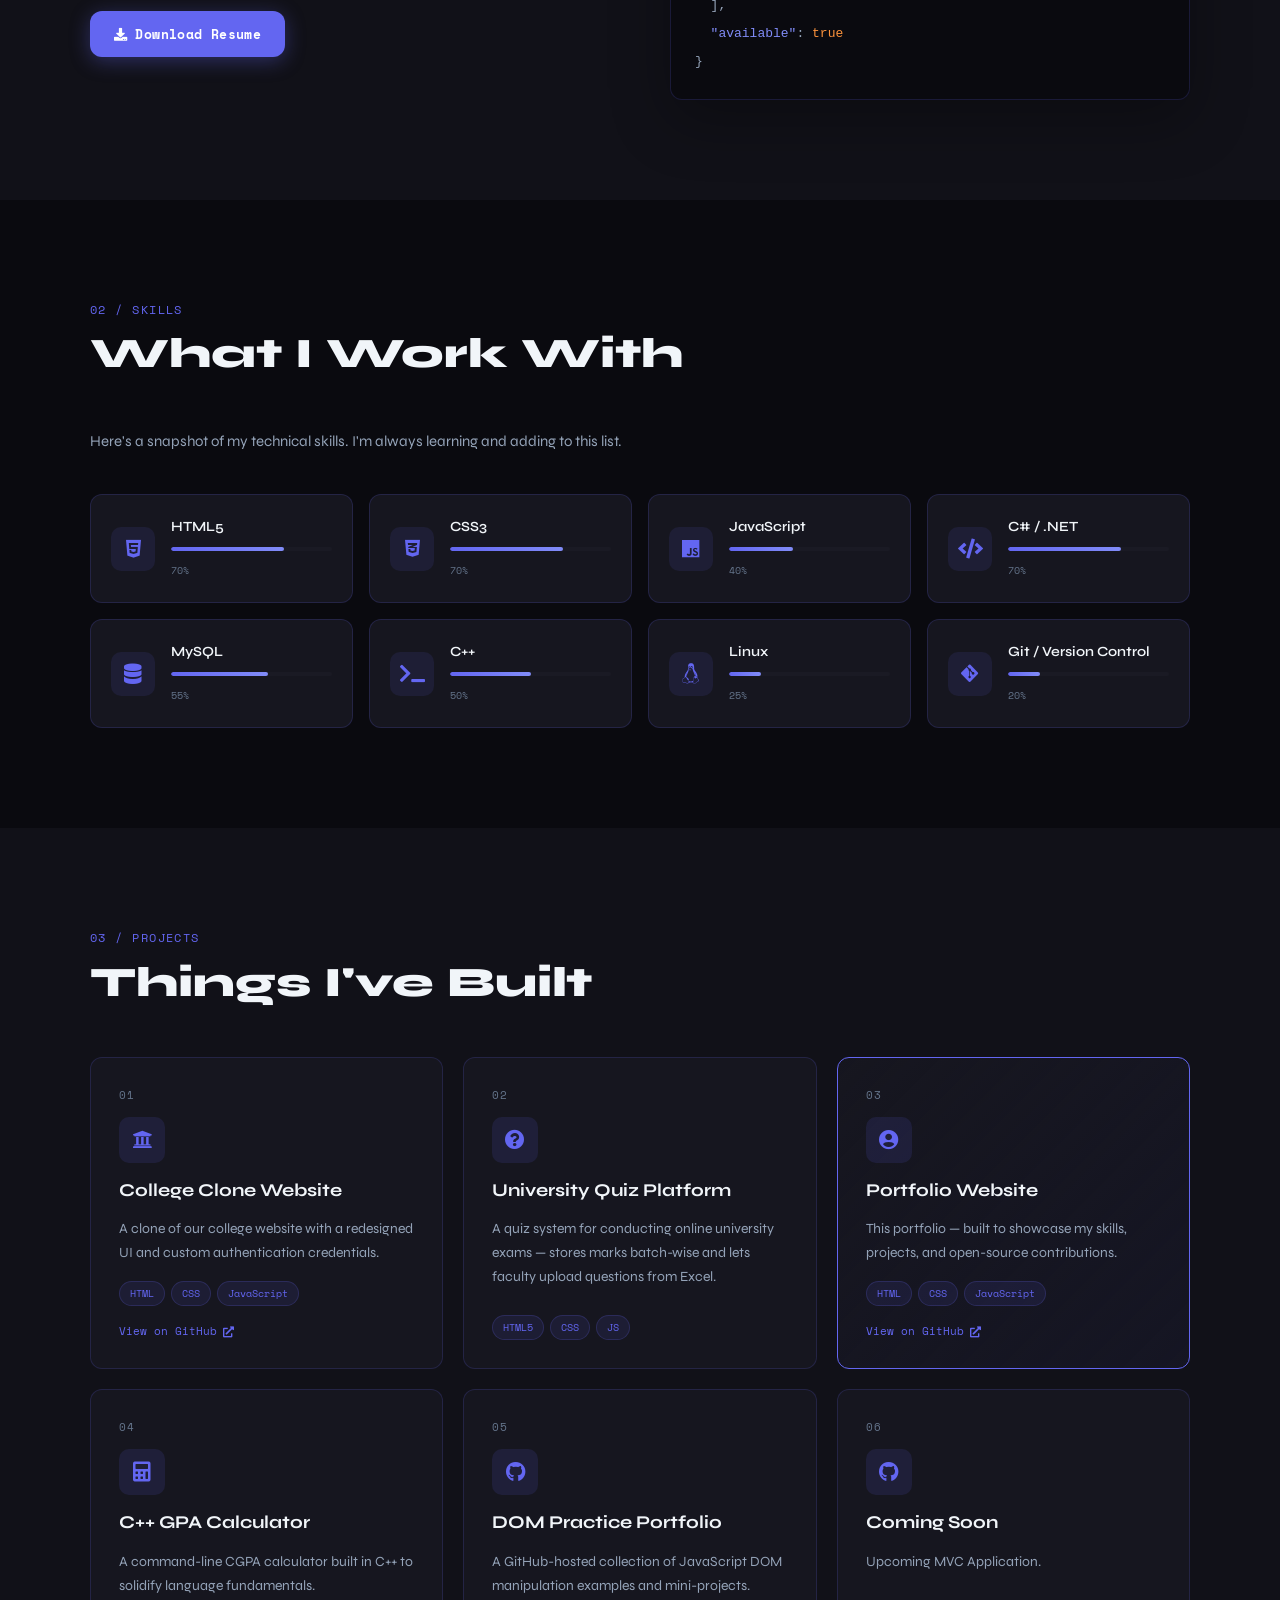
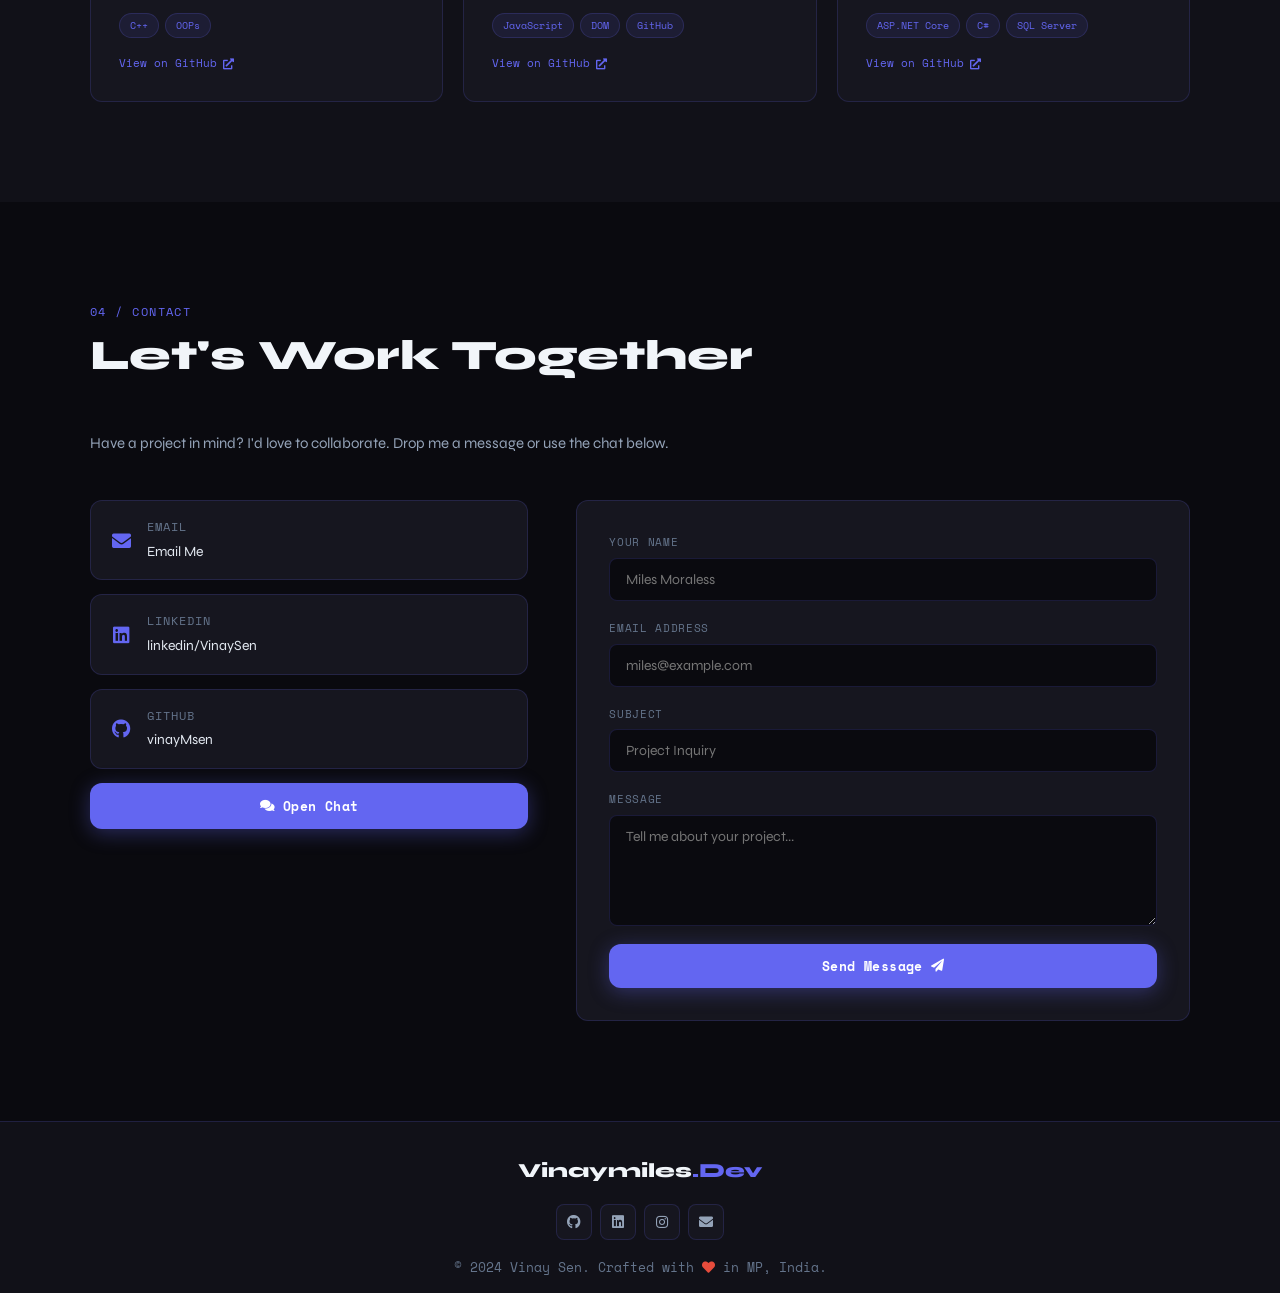
==== commit 4275c97f: "minor link chnages" ====
--- a/index.html
+++ b/index.html
@@ -93,9 +93,9 @@
             <div class="detail-item"><i class="fas fa-graduation-cap"></i><span>B.Tech CS — JUET Guna</span></div>
             <div class="detail-item"><i class="fas fa-map-marker-alt"></i><span>Madhya Pradesh, India</span></div>
             <div class="detail-item"><i class="fas fa-envelope"></i><span>vinayak77206@gmail.com</span></div>
-            <div class="detail-item"><i class="fab fa-github"></i><a href="https://github.com/vinaymiles" target="_blank">github.com/vinaymiles</a></div>
-          </div>
-          <a href="VinayS.pdf" download="VinayS.pdf" class="btn btn-primary download-btn">
+            <div class="detail-item"><i class="fab fa-github"></i><a href="https://github.com/vinayMsen" target="_blank">VinayMsen</a></div>
+          </div>
+          <a href="Resume.pdf" download="Resume.pdf" class="btn btn-primary download-btn">
             <i class="fas fa-download"></i> Download Resume
           </a>
         </div>
